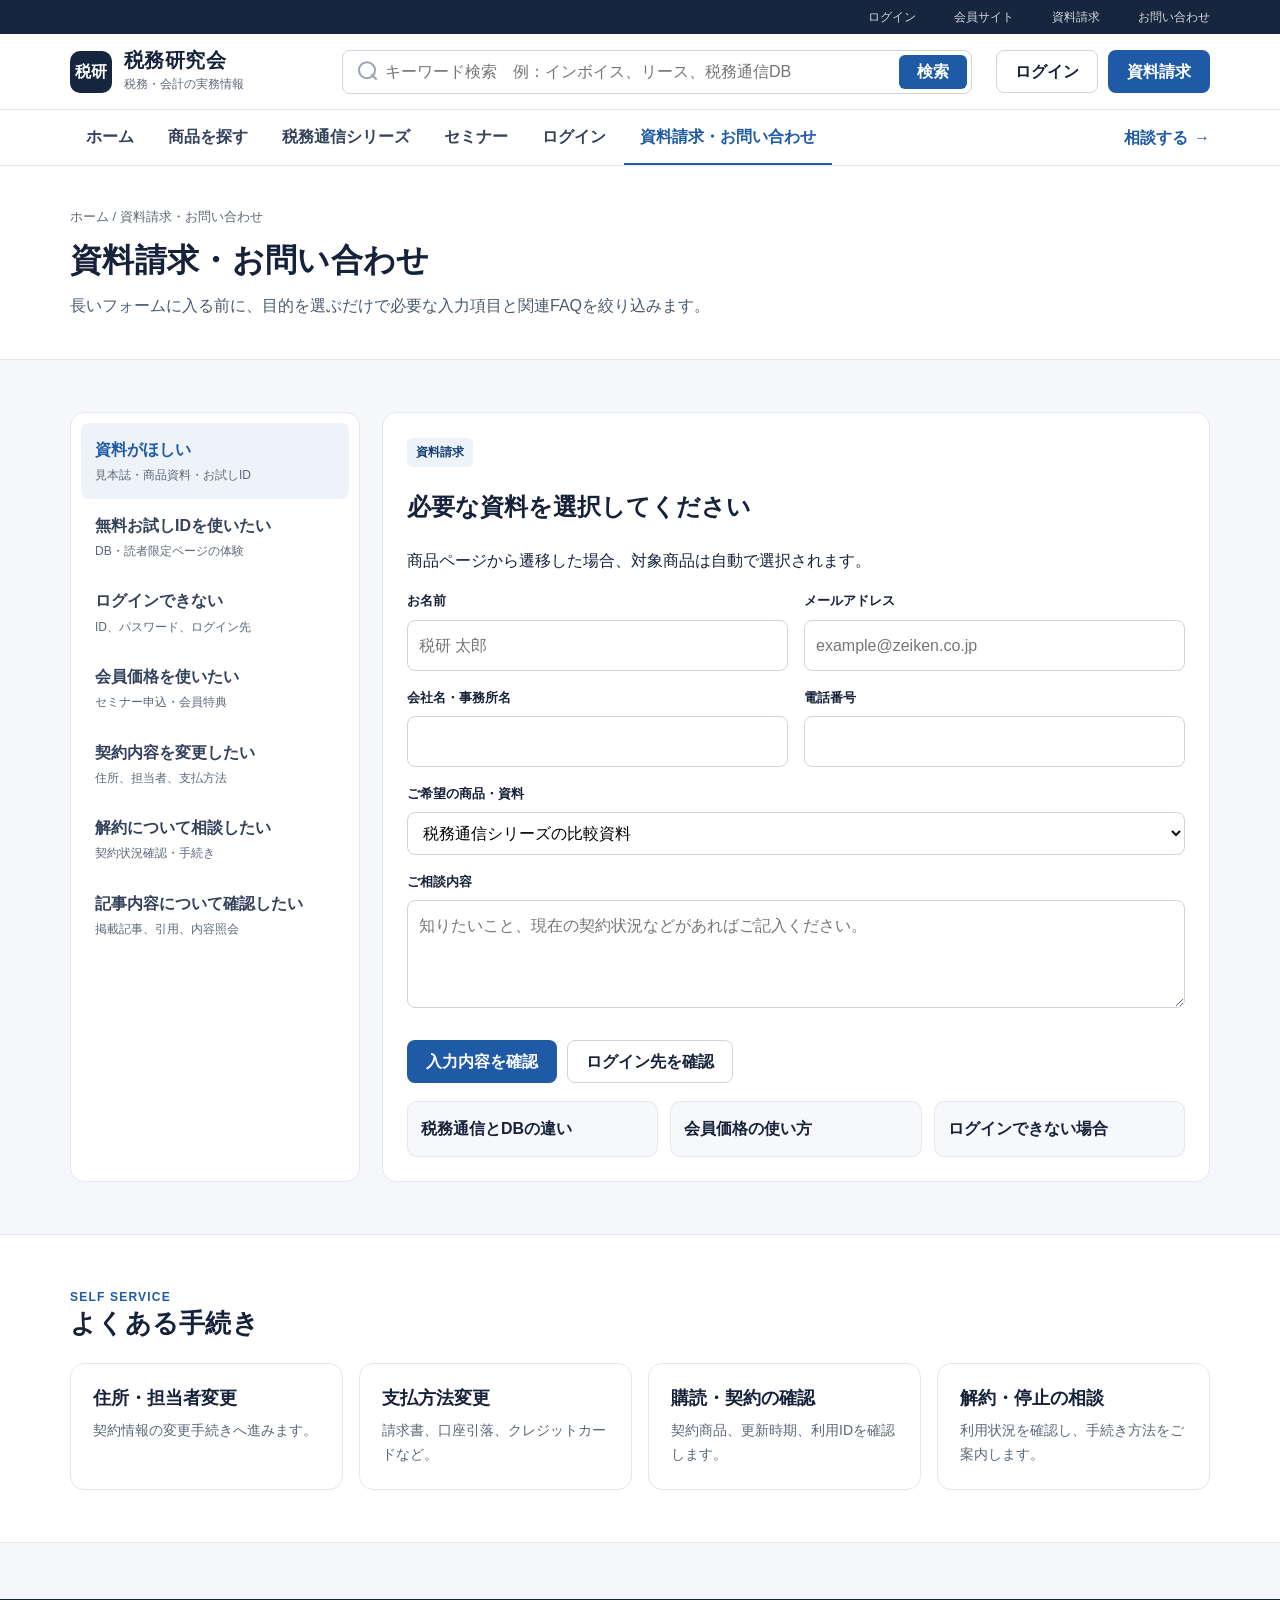
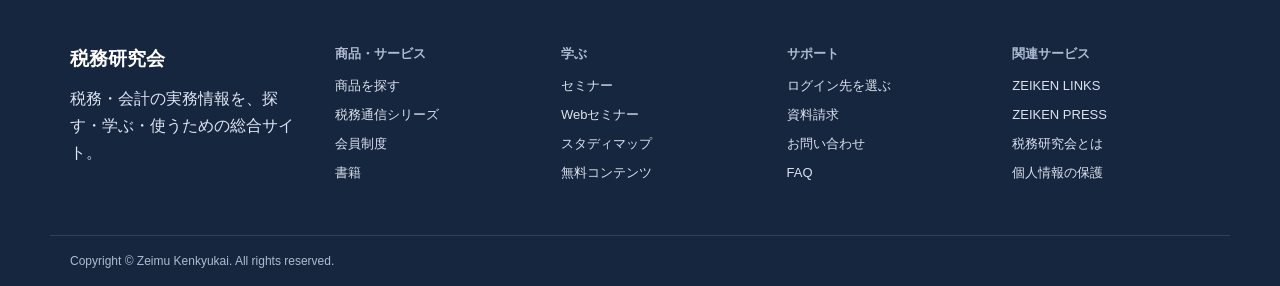
==== contact.html @ beab059f "Add files via upload" ====
<!doctype html>
<html lang="ja">
<head>
<meta charset="utf-8">
<meta name="viewport" content="width=device-width,initial-scale=1">
<title>税務研究会</title>
<link rel="stylesheet" href="styles.css">
</head>
<body>
<a href="#main" class="skip">メインコンテンツへ移動</a>
<div class="utility"><div class="utility-inner"><a href="login.html">ログイン</a><a href="login.html">会員サイト</a><a href="contact.html">資料請求</a><a href="contact.html">お問い合わせ</a></div></div>
<header class="site-header">
  <div class="header-main">
    <a class="logo" href="index.html" aria-label="税務研究会 ホーム">
      <div class="logo-mark">税研</div>
      <div class="logo-text"><strong>税務研究会</strong><span>税務・会計の実務情報</span></div>
    </a>
    <form class="header-search" action="search.html"><input type="search" placeholder="キーワード検索　例：インボイス、リース、税務通信DB"><button class="search-submit">検索</button></form>
    <div class="header-actions"><a class="btn btn-secondary" href="login.html">ログイン</a><a class="btn btn-primary" href="contact.html">資料請求</a></div>
  </div>
  <nav class="navbar" aria-label="グローバルナビゲーション"><div class="nav-inner"><button class="mobile-menu" aria-controls="nav-links" aria-expanded="false">メニュー</button><div class="nav-links" id="nav-links"><a class="nav-link " href="index.html">ホーム</a><a class="nav-link " href="products.html">商品を探す</a><a class="nav-link " href="zeimu-tsushin.html">税務通信シリーズ</a><a class="nav-link " href="seminars.html">セミナー</a><a class="nav-link " href="login.html">ログイン</a><a class="nav-link active" href="contact.html">資料請求・お問い合わせ</a></div><a class="btn-text" href="contact.html">相談する</a></div></nav>
</header>
<main id="main">
<section class="page-hero"><div class="page-hero-inner"><div class="breadcrumb">ホーム / 資料請求・お問い合わせ</div><h1>資料請求・お問い合わせ</h1><p>長いフォームに入る前に、目的を選ぶだけで必要な入力項目と関連FAQを絞り込みます。</p></div></section>
<section class="section"><div class="container form-shell"><aside class="purpose-list" data-purpose><button class="purpose-btn active" data-purpose-id="document">資料がほしい<span>見本誌・商品資料・お試しID</span></button><button class="purpose-btn" data-purpose-id="trial">無料お試しIDを使いたい<span>DB・読者限定ページの体験</span></button><button class="purpose-btn" data-purpose-id="login">ログインできない<span>ID、パスワード、ログイン先</span></button><button class="purpose-btn" data-purpose-id="memberprice">会員価格を使いたい<span>セミナー申込・会員特典</span></button><button class="purpose-btn" data-purpose-id="contract">契約内容を変更したい<span>住所、担当者、支払方法</span></button><button class="purpose-btn" data-purpose-id="cancel">解約について相談したい<span>契約状況確認・手続き</span></button><button class="purpose-btn" data-purpose-id="article">記事内容について確認したい<span>掲載記事、引用、内容照会</span></button></aside><div class="form-card"><div id="purpose-title"><span class="tag tag-red">資料請求</span><h2>必要な資料を選択してください</h2><p>商品ページから遷移した場合、対象商品は自動で選択されます。</p></div><form class="field-grid"><div class="field"><label>お名前</label><input placeholder="税研 太郎"></div><div class="field"><label>メールアドレス</label><input placeholder="example@zeiken.co.jp"></div><div class="field"><label>会社名・事務所名</label><input></div><div class="field"><label>電話番号</label><input></div><div class="field full"><label>ご希望の商品・資料</label><select><option>税務通信シリーズの比較資料</option><option>週刊 税務通信 見本誌</option><option>税務通信データベース お試しID</option><option>会員制度の資料</option><option>セミナー資料</option></select></div><div class="field full"><label>ご相談内容</label><textarea placeholder="知りたいこと、現在の契約状況などがあればご記入ください。"></textarea></div><div class="full inline-actions"><button class="btn btn-primary" type="button">入力内容を確認</button><a class="btn btn-secondary" href="login.html">ログイン先を確認</a></div></form><div class="faq-strip"><a class="faq-link">税務通信とDBの違い</a><a class="faq-link">会員価格の使い方</a><a class="faq-link">ログインできない場合</a></div></div></div></section>
<section class="section product-strip"><div class="container"><div class="section-title"><div><div class="eyebrow">Self service</div><h2>よくある手続き</h2></div></div><div class="cards cards-4"><a class="card"><h3>住所・担当者変更</h3><p>契約情報の変更手続きへ進みます。</p></a><a class="card"><h3>支払方法変更</h3><p>請求書、口座引落、クレジットカードなど。</p></a><a class="card"><h3>購読・契約の確認</h3><p>契約商品、更新時期、利用IDを確認します。</p></a><a class="card"><h3>解約・停止の相談</h3><p>利用状況を確認し、手続き方法をご案内します。</p></a></div></div></section>
</main>
<footer class="site-footer">
  <div class="footer-inner">
    <div><div class="footer-title">税務研究会</div><p style="color:#dfe6f3;margin:0">税務・会計の実務情報を、探す・学ぶ・使うための総合サイト。</p></div>
    <div class="footer-col"><h3>商品・サービス</h3><a href="products.html">商品を探す</a><a href="zeimu-tsushin.html">税務通信シリーズ</a><a href="products.html#members">会員制度</a><a href="#">書籍</a></div>
    <div class="footer-col"><h3>学ぶ</h3><a href="seminars.html">セミナー</a><a href="seminars.html">Webセミナー</a><a href="#">スタディマップ</a><a href="#">無料コンテンツ</a></div>
    <div class="footer-col"><h3>サポート</h3><a href="login.html">ログイン先を選ぶ</a><a href="contact.html">資料請求</a><a href="contact.html">お問い合わせ</a><a href="#">FAQ</a></div>
    <div class="footer-col"><h3>関連サービス</h3><a href="#">ZEIKEN LINKS</a><a href="#">ZEIKEN PRESS</a><a href="#">税務研究会とは</a><a href="#">個人情報の保護</a></div>
  </div>
  <div class="footer-bottom">Copyright © Zeimu Kenkyukai. All rights reserved.</div>
</footer>
<script src="script.js"></script>
</body></html>
---- styles.css ----
:root{
  /* 基本は青＋モノクロ寄り。赤は廃止 */
  --ink:#16213a;
  --muted:#5c6878;
  --line:#e3e7ee;
  --line-strong:#cdd4df;
  --bg:#f5f7fa;
  --panel:#ffffff;
  --navy:#16263f;
  --blue:#1f5aa6;
  --blue-dark:#163f74;
  --blue-soft:#eef3fa;
  --ok:#3f7a63;
  --warn:#8a6d1f;
  --shadow:0 10px 30px rgba(22,38,63,.07);
  --shadow-sm:0 2px 10px rgba(22,38,63,.05);
  --radius:14px;
  --radius-sm:10px;
  --max:1180px;
  --red:var(--blue);
  --red-dark:var(--blue-dark);
  --red-soft:var(--blue-soft);
  --green:var(--ok);
  --gold:var(--warn);
}
*{box-sizing:border-box}
html{scroll-behavior:smooth}
body{margin:0;font-family:-apple-system,BlinkMacSystemFont,"Hiragino Kaku Gothic ProN","Yu Gothic",Meiryo,sans-serif;color:var(--ink);background:var(--bg);line-height:1.7;-webkit-font-smoothing:antialiased}
a{color:inherit;text-decoration:none}
button,input,select,textarea{font:inherit}
img{max-width:100%}
.skip{position:absolute;left:-999px;top:auto;width:1px;height:1px;overflow:hidden}
.skip:focus{left:16px;top:16px;width:auto;height:auto;z-index:99;background:#fff;padding:10px 14px;border-radius:8px;border:2px solid var(--blue)}
:focus-visible{outline:2px solid var(--blue);outline-offset:2px}
.utility{background:var(--navy);color:#fff;font-size:12px}
.utility-inner{max-width:var(--max);margin:0 auto;display:flex;justify-content:flex-end;gap:20px;padding:7px 20px;align-items:center}
.utility a{opacity:.82;margin-left:18px}
.utility a:hover{opacity:1;text-decoration:underline}
.site-header{background:rgba(255,255,255,.98);position:sticky;top:0;z-index:50;border-bottom:1px solid var(--line)}
.header-main{max-width:var(--max);margin:0 auto;display:grid;grid-template-columns:248px 1fr auto;gap:24px;align-items:center;padding:14px 20px}
.logo{display:flex;align-items:center;gap:12px}
.logo-mark{width:42px;height:42px;border-radius:10px;background:var(--navy);display:grid;place-items:center;color:#fff;font-weight:700;letter-spacing:.02em}
.logo-text strong{display:block;font-size:20px;letter-spacing:.02em;line-height:1.2}
.logo-text span{display:block;color:var(--muted);font-size:12px;margin-top:2px}
.header-search{position:relative}
.header-search input{width:100%;height:44px;border:1px solid var(--line-strong);border-radius:8px;padding:0 104px 0 42px;background:#fff}
.header-search input:hover{border-color:var(--blue)}
.header-search:before{content:"";position:absolute;left:16px;top:50%;width:14px;height:14px;border:2px solid #9aa4b3;border-radius:50%;transform:translateY(-60%)}
.header-search:after{content:"";position:absolute;left:28px;top:26px;width:8px;height:2px;background:#9aa4b3;transform:rotate(45deg);border-radius:2px}
.search-submit{position:absolute;right:5px;top:5px;border:0;background:var(--blue);color:#fff;border-radius:6px;height:34px;padding:0 18px;cursor:pointer;font-weight:700}
.search-submit:hover{background:var(--blue-dark)}
.header-actions{display:flex;gap:10px}
.btn{display:inline-flex;align-items:center;justify-content:center;gap:8px;border-radius:8px;padding:11px 18px;border:1px solid transparent;font-weight:700;line-height:1.2;cursor:pointer;white-space:nowrap;transition:.15s}
.btn-primary{background:var(--blue);color:#fff}
.btn-primary:hover{background:var(--blue-dark)}
.btn-secondary{background:#fff;border-color:var(--line-strong);color:var(--ink)}
.btn-secondary:hover{border-color:var(--blue);color:var(--blue)}
.btn-ghost{background:transparent;border-color:rgba(255,255,255,.5);color:#fff}
.btn-ghost:hover{background:rgba(255,255,255,.12)}
.btn-text{display:inline-flex;align-items:center;gap:6px;color:var(--blue);font-weight:700}
.btn-text:after{content:"→"}
.navbar{border-top:1px solid var(--line)}
.nav-inner{max-width:var(--max);margin:0 auto;display:flex;justify-content:space-between;align-items:center;padding:0 20px}
.nav-links{display:flex;gap:2px}
.nav-link{padding:13px 16px;font-weight:700;color:#33415a;border-bottom:2px solid transparent}
.nav-link:hover,.nav-link.active{color:var(--blue);border-color:var(--blue)}
.mobile-menu{display:none;border:1px solid var(--line-strong);background:#fff;border-radius:8px;padding:9px 12px}
main{min-height:70vh}
.container{max-width:var(--max);margin:0 auto;padding:0 20px}
.section{padding:52px 0}
.section-tight{padding:30px 0}
.section-title{display:flex;align-items:flex-end;justify-content:space-between;gap:24px;margin-bottom:22px}
.section-title h2{font-size:26px;line-height:1.3;margin:0;letter-spacing:.01em}
.section-title p{margin:6px 0 0;color:var(--muted)}
.eyebrow{font-size:12px;color:var(--blue);font-weight:800;letter-spacing:.1em;text-transform:uppercase}
.hero{background:linear-gradient(180deg,#fff 0%,var(--bg) 100%);border-bottom:1px solid var(--line)}
.hero-inner{max-width:var(--max);margin:0 auto;padding:52px 20px 44px;text-align:center}
.hero .eyebrow{display:block;margin-bottom:12px}
.hero h1{font-size:38px;line-height:1.3;margin:0 0 14px;letter-spacing:.01em}
.hero p.lead{font-size:17px;color:#43506a;margin:0 auto 26px;max-width:680px}
.hero-search{max-width:640px;margin:0 auto;position:relative}
.hero-search input{width:100%;height:56px;border:1px solid var(--line-strong);border-radius:10px;padding:0 130px 0 52px;background:#fff;font-size:16px;box-shadow:var(--shadow-sm)}
.hero-search input:hover,.hero-search input:focus{border-color:var(--blue)}
.hero-search:before{content:"";position:absolute;left:20px;top:50%;width:17px;height:17px;border:2px solid #9aa4b3;border-radius:50%;transform:translateY(-62%)}
.hero-search:after{content:"";position:absolute;left:35px;top:33px;width:9px;height:2px;background:#9aa4b3;transform:rotate(45deg);border-radius:2px}
.hero-search button{position:absolute;right:6px;top:6px;height:44px;border:0;background:var(--blue);color:#fff;border-radius:7px;padding:0 22px;font-weight:700;cursor:pointer}
.hero-search button:hover{background:var(--blue-dark)}
.hero-tags{display:flex;gap:8px;flex-wrap:wrap;justify-content:center;margin-top:14px;align-items:center}
.hero-tags span{font-size:12px;color:var(--muted)}
.hero-tags a{font-size:12px;color:var(--blue);font-weight:700;border:1px solid var(--line-strong);border-radius:999px;padding:4px 11px}
.hero-tags a:hover{border-color:var(--blue);background:var(--blue-soft)}
.audience{padding:48px 0 8px}
.audience-head{text-align:center;max-width:680px;margin:0 auto 26px}
.audience-head h2{font-size:24px;margin:0 0 8px}
.audience-head p{color:var(--muted);margin:0}
.audience-grid{display:grid;grid-template-columns:repeat(4,1fr);gap:14px}
.aud-card{display:flex;flex-direction:column;background:#fff;border:1px solid var(--line);border-radius:var(--radius);padding:22px;transition:.15s}
.aud-card:hover{border-color:var(--blue);box-shadow:var(--shadow);transform:translateY(-2px)}
.aud-card .role{font-size:12px;font-weight:800;color:var(--blue);letter-spacing:.04em}
.aud-card h3{font-size:18px;margin:6px 0 12px}
.aud-card ul{margin:0 0 16px;padding-left:1.05em;color:var(--muted);font-size:13px;display:grid;gap:6px;flex:1}
.aud-card .aud-go{color:var(--blue);font-weight:800;font-size:13px;margin-top:auto}
.aud-card .aud-go:after{content:"　→"}
.cards{display:grid;grid-template-columns:repeat(3,1fr);gap:16px}
.cards-4{grid-template-columns:repeat(4,1fr)}
.card{background:#fff;border:1px solid var(--line);border-radius:var(--radius);padding:22px;transition:.15s}
.card:hover{border-color:var(--line-strong);box-shadow:var(--shadow-sm)}
.card h3{margin:0 0 8px;font-size:18px;line-height:1.4}
.card p{margin:0;color:var(--muted);font-size:14px}
.card .meta{margin-top:14px;display:flex;gap:8px;flex-wrap:wrap}
.tag{display:inline-flex;align-items:center;border-radius:6px;background:#eef1f5;color:#48566b;padding:4px 9px;font-size:12px;font-weight:700}
.tag-red,.tag-blue{background:var(--blue-soft);color:var(--blue-dark)}
.tag-green{background:#eef2f0;color:var(--ok)}
.purpose-row{display:grid;grid-template-columns:repeat(4,1fr);gap:14px}
.purpose-link{display:flex;gap:14px;align-items:flex-start;background:#fff;border:1px solid var(--line);border-radius:var(--radius);padding:18px}
.purpose-link:hover{border-color:var(--blue)}
.purpose-num{width:30px;height:30px;border-radius:8px;background:var(--blue-soft);color:var(--blue);display:grid;place-items:center;font-weight:800;flex:0 0 30px}
.purpose-link strong{display:block;font-size:15px}
.purpose-link span{display:block;color:var(--muted);font-size:12px;margin-top:2px}
.feature-grid{display:grid;grid-template-columns:1.15fr .85fr;gap:20px}
.panel{background:#fff;border:1px solid var(--line);border-radius:var(--radius);padding:24px}
.tabs{display:flex;gap:8px;border-bottom:1px solid var(--line);padding-bottom:10px;margin-bottom:16px;overflow-x:auto}
.tab{border:1px solid transparent;background:#eef1f5;border-radius:999px;padding:8px 14px;font-weight:700;color:#52617a;white-space:nowrap;cursor:pointer}
.tab.active{background:var(--blue);color:#fff}
.tab-content{display:none}
.tab-content.active{display:block}
.news-list{display:grid;gap:10px}
.news-item{display:grid;grid-template-columns:118px 1fr auto;gap:16px;align-items:center;padding:13px 14px;border:1px solid var(--line);border-radius:10px;background:#fff}
.news-item:hover{border-color:var(--line-strong)}
.date{color:var(--muted);font-size:13px}
.news-title{font-weight:600}
.pill-link{border:1px solid var(--line-strong);border-radius:999px;padding:6px 12px;font-size:12px;color:var(--blue);font-weight:700}
.product-strip{background:#fff;border-top:1px solid var(--line);border-bottom:1px solid var(--line)}
.product-row{display:grid;grid-template-columns:repeat(4,1fr);gap:1px;background:var(--line);border-radius:var(--radius);overflow:hidden}
.product-cell{background:#fff;padding:20px}
.product-cell small{display:block;color:var(--blue);font-weight:800;margin-bottom:6px}
.product-cell h3{margin:0 0 6px;font-size:17px}
.product-cell p{margin:0;color:var(--muted);font-size:14px}
.compare-card{background:var(--navy);color:#fff;border-radius:var(--radius);padding:28px}
.compare-card h2{font-size:24px;margin:0 0 10px}
.compare-card p{color:rgba(255,255,255,.8)}
.compare-card .mini-table{background:#fff;color:var(--ink);border-radius:10px;overflow:hidden;margin-top:18px}
.mini-row{display:grid;grid-template-columns:1fr 1fr 1fr;border-bottom:1px solid var(--line)}
.mini-row:last-child{border-bottom:0}
.mini-row span{padding:11px 13px;font-size:13px}
.mini-row span:first-child{font-weight:800;background:#f6f8fb}
.page-hero{background:#fff;border-bottom:1px solid var(--line)}
.page-hero-inner{max-width:var(--max);margin:0 auto;padding:40px 20px}
.breadcrumb{font-size:13px;color:var(--muted);margin-bottom:12px}
.page-hero h1{font-size:32px;line-height:1.25;margin:0 0 12px;letter-spacing:.01em}
.page-hero p{font-size:16px;color:#4b5870;margin:0;max-width:780px}
.toolbar{background:#fff;border:1px solid var(--line);border-radius:var(--radius);padding:14px;display:flex;gap:12px;flex-wrap:wrap;align-items:center;margin-top:22px}
.toolbar input,.toolbar select{border:1px solid var(--line-strong);border-radius:8px;padding:10px 12px;background:#fff;min-width:180px}
.filter-chips{display:flex;gap:8px;flex-wrap:wrap}
.filter-chip{border:1px solid var(--line-strong);background:#fff;border-radius:999px;padding:7px 13px;font-weight:700;cursor:pointer}
.filter-chip.active{background:var(--blue);border-color:var(--blue);color:#fff}
.table-wrap{overflow-x:auto;border:1px solid var(--line);border-radius:var(--radius);background:#fff}
.compare-table{width:100%;border-collapse:collapse;min-width:940px}
.compare-table th,.compare-table td{border-bottom:1px solid var(--line);border-right:1px solid var(--line);padding:15px 16px;vertical-align:top}
.compare-table th:last-child,.compare-table td:last-child{border-right:0}
.compare-table thead th{background:#f6f8fb;font-size:14px;text-align:left}
.compare-table tbody th{background:#fafbfd;width:170px;color:var(--navy);text-align:left}
.check{color:var(--ok);font-weight:800}
.dash{color:#aab2c0}
.price{font-size:21px;font-weight:800;color:var(--ink)}
.price small{font-size:13px;color:var(--muted);font-weight:600}
.recommend{display:grid;grid-template-columns:repeat(3,1fr);gap:16px}
.recommend .card{border-top:3px solid var(--blue)}
.steps{display:grid;grid-template-columns:repeat(4,1fr);gap:14px;counter-reset:step}
.step{background:#fff;border:1px solid var(--line);border-radius:var(--radius);padding:18px;position:relative}
.step:before{counter-increment:step;content:counter(step);display:grid;place-items:center;width:28px;height:28px;border-radius:8px;background:var(--blue-soft);color:var(--blue);font-weight:800;margin-bottom:12px}
.step strong{display:block;margin-bottom:4px}
.step p{margin:0;color:var(--muted);font-size:13px}
.seminar-layout{display:grid;grid-template-columns:270px 1fr;gap:22px}
.side-filter{background:#fff;border:1px solid var(--line);border-radius:var(--radius);padding:20px;align-self:start;position:sticky;top:140px}
.side-filter h3{margin:0 0 16px}
.filter-group{margin-bottom:16px}
.filter-group label{display:block;font-weight:800;font-size:13px;margin-bottom:7px}
.filter-group select,.filter-group input{width:100%;border:1px solid var(--line-strong);border-radius:8px;padding:10px;background:#fff}
.seminar-card{display:grid;grid-template-columns:1fr 210px;gap:18px;background:#fff;border:1px solid var(--line);border-radius:var(--radius);padding:22px;margin-bottom:14px}
.seminar-card h3{font-size:19px;margin:6px 0 8px}
.seminar-meta{display:flex;gap:8px;flex-wrap:wrap;margin-bottom:8px}
.seminar-price{background:#f6f8fb;border:1px solid var(--line);border-radius:10px;padding:16px;text-align:center}
.seminar-price .regular{color:var(--muted);font-size:13px}
.seminar-price .member{color:var(--blue);font-weight:800;font-size:18px;margin:4px 0 12px}
.login-grid{display:grid;grid-template-columns:repeat(2,1fr);gap:16px}
.login-card{background:#fff;border:1px solid var(--line);border-radius:var(--radius);padding:22px;display:grid;grid-template-columns:50px 1fr;gap:16px}
.login-card:hover{border-color:var(--blue)}
.login-badge{width:50px;height:50px;border-radius:12px;background:var(--blue-soft);color:var(--blue);display:grid;place-items:center;font-weight:800}
.login-card h3{margin:0 0 4px}
.login-card ul{margin:10px 0 0;padding-left:1.1em;color:var(--muted);font-size:14px}
.route-finder{background:#fff;border:1px solid var(--line);border-radius:var(--radius);padding:24px}
.route-options{display:grid;grid-template-columns:repeat(3,1fr);gap:12px}
.route-option{border:1px solid var(--line-strong);border-radius:10px;padding:16px;background:#fff;text-align:left;cursor:pointer}
.route-option.active{border-color:var(--blue);background:var(--blue-soft)}
.route-result{margin-top:18px;border-radius:10px;background:#f6f8fb;border:1px solid var(--line);padding:18px}
.form-shell{display:grid;grid-template-columns:290px 1fr;gap:22px}
.purpose-list{background:#fff;border:1px solid var(--line);border-radius:var(--radius);padding:10px}
.purpose-btn{display:block;width:100%;border:0;background:#fff;text-align:left;padding:13px 14px;border-radius:8px;font-weight:800;color:#33415a;cursor:pointer}
.purpose-btn span{display:block;color:var(--muted);font-weight:500;font-size:12px;margin-top:2px}
.purpose-btn.active,.purpose-btn:hover{background:var(--blue-soft);color:var(--blue)}
.form-card{background:#fff;border:1px solid var(--line);border-radius:var(--radius);padding:24px}
.field-grid{display:grid;grid-template-columns:1fr 1fr;gap:16px}
.field{display:grid;gap:7px}
.field label{font-weight:800;font-size:13px}
.field input,.field select,.field textarea{border:1px solid var(--line-strong);border-radius:8px;padding:11px;background:#fff}
.field textarea{min-height:108px;resize:vertical}
.full{grid-column:1/-1}
.faq-strip{display:grid;grid-template-columns:repeat(3,1fr);gap:12px;margin-top:18px}
.faq-link{background:#f6f8fb;border:1px solid var(--line);border-radius:10px;padding:13px;font-weight:700}
.faq-link:hover{border-color:var(--blue);color:var(--blue)}
.site-footer{background:var(--navy);color:#fff;margin-top:56px}
.footer-inner{max-width:var(--max);margin:0 auto;padding:44px 20px;display:grid;grid-template-columns:1.2fr repeat(4,1fr);gap:28px}
.footer-title{font-size:19px;font-weight:800;margin-bottom:10px}
.footer-col h3{font-size:13px;margin:0 0 10px;color:#aebbcf}
.footer-col a{display:block;color:#dbe2ee;font-size:13px;margin:7px 0}
.footer-col a:hover{color:#fff;text-decoration:underline}
.footer-bottom{border-top:1px solid rgba(255,255,255,.12);padding:15px 20px;max-width:var(--max);margin:0 auto;color:#aebbcf;font-size:12px}
.notice{border-left:3px solid var(--blue);background:var(--blue-soft);border-radius:0 10px 10px 0;padding:15px 18px;color:#214b78}
.inline-actions{display:flex;gap:10px;flex-wrap:wrap;margin-top:16px}
.empty-state{border:1px dashed var(--line-strong);background:#fff;border-radius:var(--radius);padding:24px;text-align:center;color:var(--muted)}
.state-cta{display:grid;grid-template-columns:repeat(4,1fr);gap:14px}
.state-card{border:1px solid var(--line);border-radius:var(--radius);padding:18px;background:#fff;display:flex;flex-direction:column}
.state-card .state-label{font-size:12px;font-weight:800;color:var(--muted);letter-spacing:.04em}
.state-card h3{font-size:16px;margin:6px 0 6px}
.state-card p{margin:0 0 14px;color:var(--muted);font-size:13px;flex:1}
.state-card.is-primary{border:2px solid var(--blue);background:var(--blue-soft)}
.state-card .btn{width:100%}
.cart-mock{background:#fff;border:1px solid var(--line);border-radius:var(--radius);padding:22px;box-shadow:var(--shadow-sm)}
.cart-mock h3{margin:0 0 14px;font-size:19px}
.cart-line{display:flex;justify-content:space-between;align-items:center;padding:12px 0;border-bottom:1px solid var(--line)}
.cart-line:last-of-type{border-bottom:0}
.cart-line .ttl{font-weight:600}
.cart-line .amt{font-weight:800;white-space:nowrap}
.cart-line .amt.was{color:var(--muted);text-decoration:line-through;font-weight:600;margin-right:8px}
.member-alert{display:flex;gap:12px;align-items:flex-start;background:var(--blue-soft);border:1px solid #cfe0f3;border-left:3px solid var(--blue);border-radius:0 10px 10px 0;padding:14px 16px;margin:14px 0}
.member-alert .mark{flex:0 0 22px;width:22px;height:22px;border-radius:50%;background:var(--blue);color:#fff;display:grid;place-items:center;font-weight:800;font-size:13px}
.member-alert strong{display:block;color:var(--blue-dark)}
.member-alert p{margin:2px 0 0;color:#3a5a82;font-size:13px}
.member-applied{display:none;gap:12px;align-items:flex-start;background:#eef3f0;border:1px solid #cfe0d7;border-left:3px solid var(--ok);border-radius:0 10px 10px 0;padding:14px 16px;margin:14px 0}
.member-applied.show{display:flex}
.member-alert.hide{display:none}
.member-applied .mark{flex:0 0 22px;width:22px;height:22px;border-radius:50%;background:var(--ok);color:#fff;display:grid;place-items:center;font-weight:800;font-size:13px}
.member-applied strong{display:block;color:#2c5848}
.member-applied p{margin:2px 0 0;color:#356354;font-size:13px}
.cart-total{display:flex;justify-content:space-between;align-items:center;margin-top:8px;padding-top:14px;border-top:2px solid var(--ink)}
.cart-total .num{font-size:22px;font-weight:800;color:var(--blue)}
.freshness{display:flex;flex-wrap:wrap;gap:8px 22px;align-items:center;color:var(--muted);font-size:13px;margin-top:16px}
.freshness .fr{display:flex;gap:7px;align-items:center}
.freshness .fr b{color:var(--ink);font-weight:700}
.req-table{width:100%;border-collapse:collapse;background:#fff;min-width:880px}
.req-table th,.req-table td{border-bottom:1px solid var(--line);border-right:1px solid var(--line);padding:14px 16px;vertical-align:top;text-align:left;font-size:14px}
.req-table th:last-child,.req-table td:last-child{border-right:0}
.req-table thead th{background:#f6f8fb;font-size:13px}
.req-table td .no{font-weight:800;color:var(--blue)}
.status{display:inline-block;border-radius:6px;padding:3px 9px;font-size:12px;font-weight:800;white-space:nowrap}
.status.done{background:#eef3f0;color:var(--ok)}
.status.add{background:var(--blue-soft);color:var(--blue-dark)}
.status.ops{background:#f1eee6;color:var(--warn)}
.legend{display:flex;gap:14px;flex-wrap:wrap;margin:0 0 18px;font-size:13px;color:var(--muted)}
.legend span{display:inline-flex;align-items:center;gap:7px}
.note-callout{background:#f1eee6;border:1px solid #e3dcc8;border-radius:10px;padding:14px 18px;color:#5c4d24;font-size:14px;margin-bottom:20px}
.internal-banner{background:var(--navy);color:#fff;text-align:center;font-size:13px;padding:8px 20px;font-weight:700}
@media (max-width:1024px){
  .header-main{grid-template-columns:1fr;gap:12px}
  .header-actions{justify-content:flex-start}
  .audience-grid,.cards,.cards-4,.recommend,.login-grid,.purpose-row,.state-cta{grid-template-columns:1fr 1fr}
  .feature-grid,.seminar-layout,.form-shell{grid-template-columns:1fr}
  .side-filter{position:static}
  .footer-inner{grid-template-columns:1fr 1fr}
}
@media (max-width:720px){
  .utility-inner{display:none}
  .mobile-menu{display:block}
  .nav-links{display:none;position:absolute;left:0;right:0;top:100%;background:#fff;border-top:1px solid var(--line);box-shadow:var(--shadow);padding:10px 20px;flex-direction:column}
  .nav-links.open{display:flex}
  .nav-inner{padding:10px 20px}
  .nav-link{padding:10px}
  .hero h1{font-size:28px}.page-hero h1{font-size:26px}
  .hero-search input{padding-right:96px}.hero-search button{padding:0 14px}
  .audience-grid,.cards,.cards-4,.product-row,.recommend,.login-grid,.route-options,.field-grid,.faq-strip,.purpose-row,.state-cta{grid-template-columns:1fr}
  .news-item{grid-template-columns:1fr}
  .seminar-card{grid-template-columns:1fr}
  .footer-inner{grid-template-columns:1fr 1fr}
  .header-search input{padding-right:84px}
  .section-title{display:block}
}
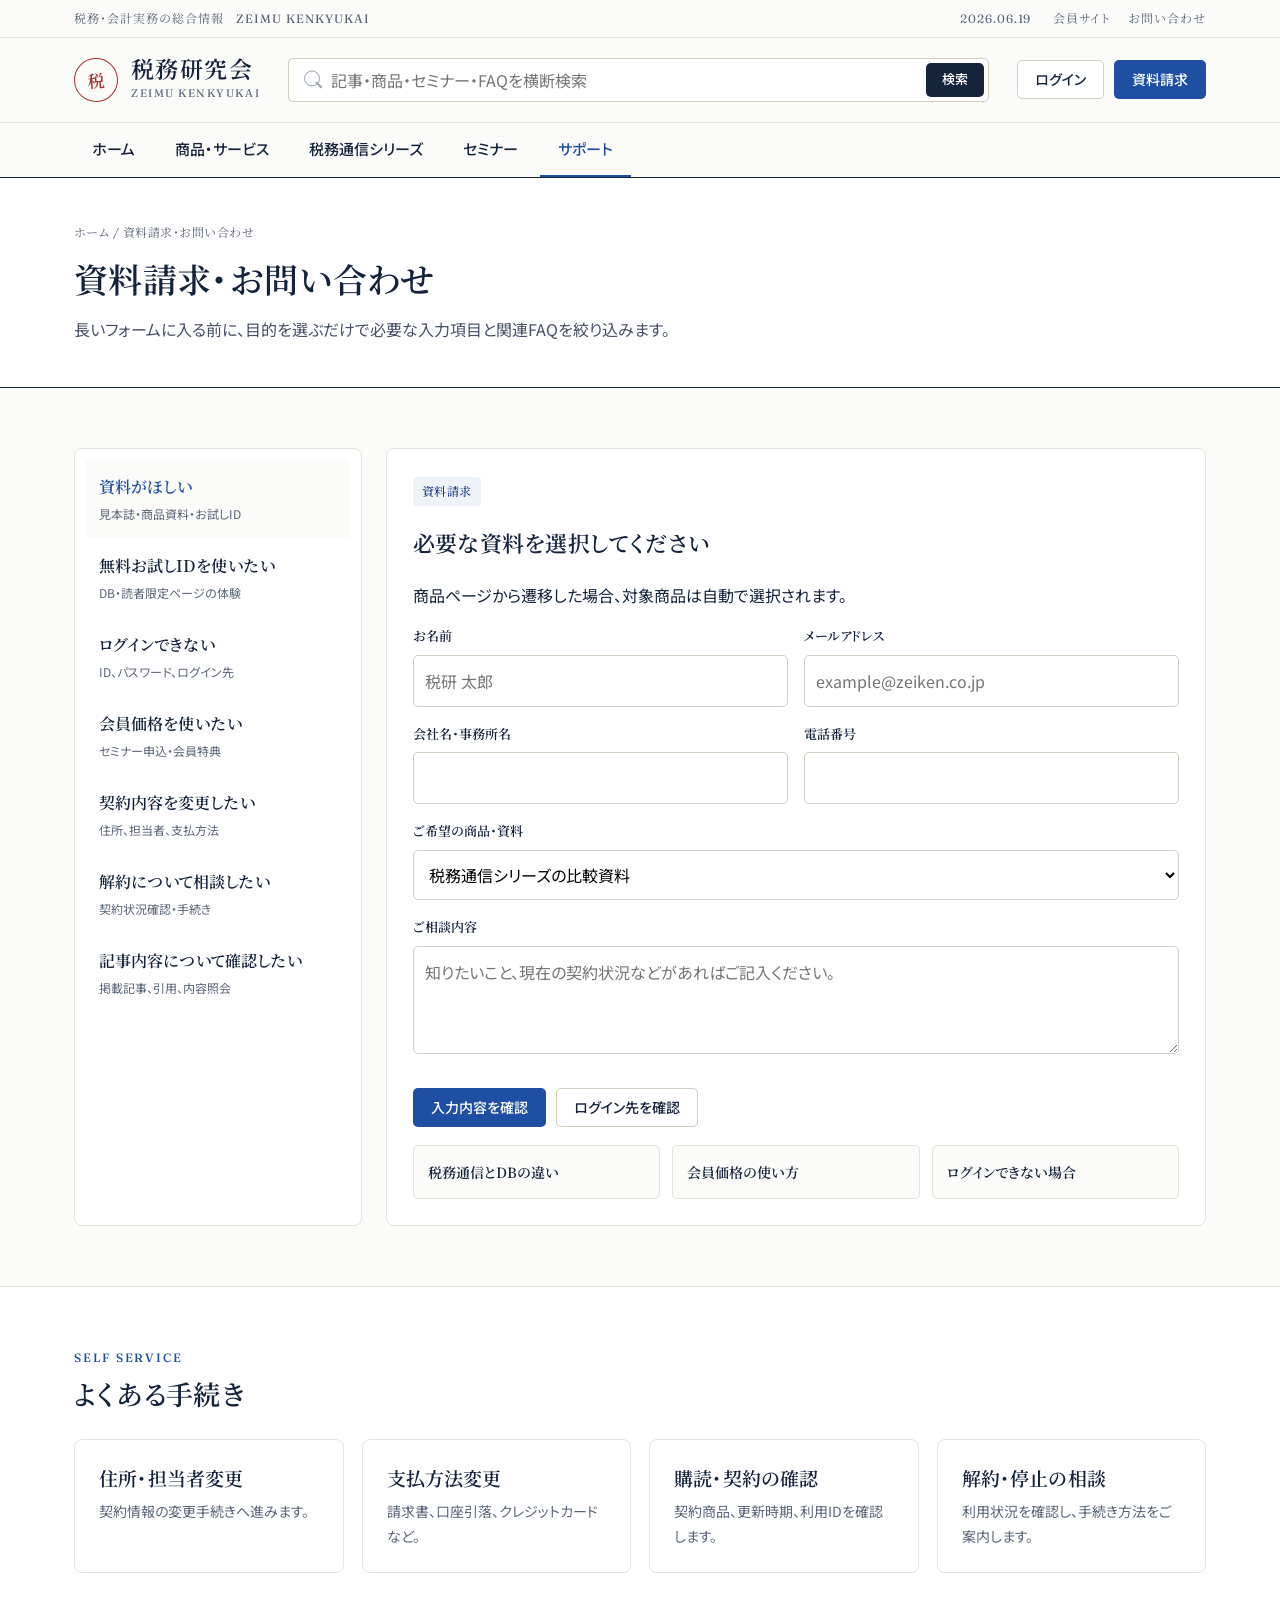
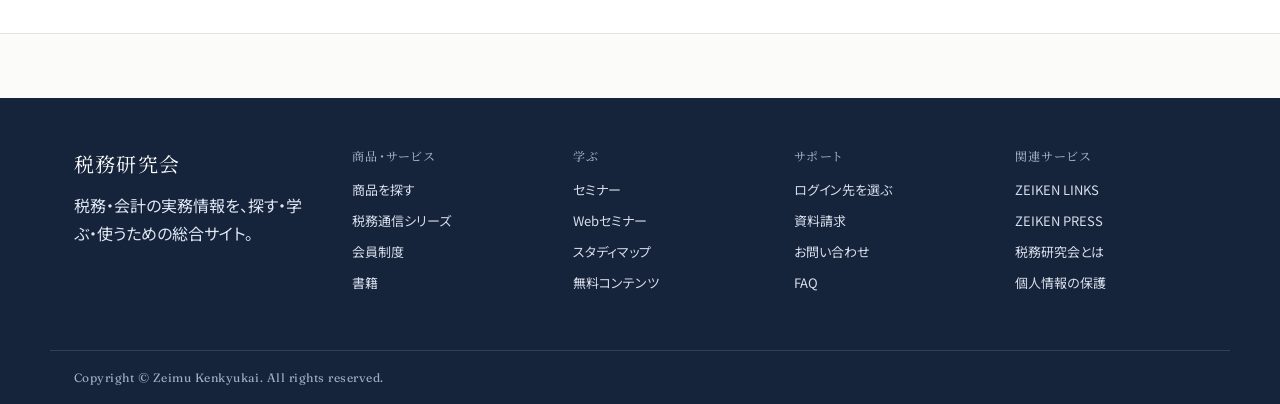
==== commit c383f05d: "Add files via upload" ====
--- a/contact.html
+++ b/contact.html
@@ -4,22 +4,14 @@
 <meta charset="utf-8">
 <meta name="viewport" content="width=device-width,initial-scale=1">
 <title>税務研究会</title>
+<link rel="preconnect" href="https://fonts.googleapis.com">
+<link rel="preconnect" href="https://fonts.gstatic.com" crossorigin>
+<link href="https://fonts.googleapis.com/css2?family=Fraunces:opsz,wght@9..144,400;9..144,500;9..144,600&family=Noto+Sans+JP:wght@400;500;600&family=Noto+Serif+JP:wght@500;600&display=swap" rel="stylesheet">
 <link rel="stylesheet" href="styles.css">
 </head>
 <body>
 <a href="#main" class="skip">メインコンテンツへ移動</a>
-<div class="utility"><div class="utility-inner"><a href="login.html">ログイン</a><a href="login.html">会員サイト</a><a href="contact.html">資料請求</a><a href="contact.html">お問い合わせ</a></div></div>
-<header class="site-header">
-  <div class="header-main">
-    <a class="logo" href="index.html" aria-label="税務研究会 ホーム">
-      <div class="logo-mark">税研</div>
-      <div class="logo-text"><strong>税務研究会</strong><span>税務・会計の実務情報</span></div>
-    </a>
-    <form class="header-search" action="search.html"><input type="search" placeholder="キーワード検索　例：インボイス、リース、税務通信DB"><button class="search-submit">検索</button></form>
-    <div class="header-actions"><a class="btn btn-secondary" href="login.html">ログイン</a><a class="btn btn-primary" href="contact.html">資料請求</a></div>
-  </div>
-  <nav class="navbar" aria-label="グローバルナビゲーション"><div class="nav-inner"><button class="mobile-menu" aria-controls="nav-links" aria-expanded="false">メニュー</button><div class="nav-links" id="nav-links"><a class="nav-link " href="index.html">ホーム</a><a class="nav-link " href="products.html">商品を探す</a><a class="nav-link " href="zeimu-tsushin.html">税務通信シリーズ</a><a class="nav-link " href="seminars.html">セミナー</a><a class="nav-link " href="login.html">ログイン</a><a class="nav-link active" href="contact.html">資料請求・お問い合わせ</a></div><a class="btn-text" href="contact.html">相談する</a></div></nav>
-</header>
+<div class="dateline"><div class="dateline-inner"><div>税務・会計実務の総合情報　ZEIMU KENKYUKAI</div><div>2026.06.19 <a href="login.html">会員サイト</a><a href="contact.html">お問い合わせ</a></div></div></div><header class="site-header"><div class="header-main"><a class="logo" href="index.html" aria-label="税務研究会 ホーム"><div class="logo-mark">税</div><div class="logo-text"><strong>税務研究会</strong><span>ZEIMU KENKYUKAI</span></div></a><form class="header-search" action="search.html"><input type="search" placeholder="記事・商品・セミナー・FAQを横断検索"><button class="search-submit">検索</button></form><div class="header-actions"><a class="btn btn-secondary" href="login.html">ログイン</a><a class="btn btn-primary" href="contact.html">資料請求</a></div></div><nav class="navbar" aria-label="グローバルナビゲーション"><div class="nav-inner"><button class="mobile-menu" aria-controls="nav-links" aria-expanded="false">メニュー</button><div class="nav-links" id="nav-links"><a class="nav-link" href="index.html">ホーム</a><a class="nav-link" href="products.html">商品・サービス</a><a class="nav-link" href="zeimu-tsushin.html">税務通信シリーズ</a><a class="nav-link" href="seminars.html">セミナー</a><a class="nav-link active" href="contact.html">サポート</a></div></div></nav></header>
 <main id="main">
 <section class="page-hero"><div class="page-hero-inner"><div class="breadcrumb">ホーム / 資料請求・お問い合わせ</div><h1>資料請求・お問い合わせ</h1><p>長いフォームに入る前に、目的を選ぶだけで必要な入力項目と関連FAQを絞り込みます。</p></div></section>
 <section class="section"><div class="container form-shell"><aside class="purpose-list" data-purpose><button class="purpose-btn active" data-purpose-id="document">資料がほしい<span>見本誌・商品資料・お試しID</span></button><button class="purpose-btn" data-purpose-id="trial">無料お試しIDを使いたい<span>DB・読者限定ページの体験</span></button><button class="purpose-btn" data-purpose-id="login">ログインできない<span>ID、パスワード、ログイン先</span></button><button class="purpose-btn" data-purpose-id="memberprice">会員価格を使いたい<span>セミナー申込・会員特典</span></button><button class="purpose-btn" data-purpose-id="contract">契約内容を変更したい<span>住所、担当者、支払方法</span></button><button class="purpose-btn" data-purpose-id="cancel">解約について相談したい<span>契約状況確認・手続き</span></button><button class="purpose-btn" data-purpose-id="article">記事内容について確認したい<span>掲載記事、引用、内容照会</span></button></aside><div class="form-card"><div id="purpose-title"><span class="tag tag-red">資料請求</span><h2>必要な資料を選択してください</h2><p>商品ページから遷移した場合、対象商品は自動で選択されます。</p></div><form class="field-grid"><div class="field"><label>お名前</label><input placeholder="税研 太郎"></div><div class="field"><label>メールアドレス</label><input placeholder="example@zeiken.co.jp"></div><div class="field"><label>会社名・事務所名</label><input></div><div class="field"><label>電話番号</label><input></div><div class="field full"><label>ご希望の商品・資料</label><select><option>税務通信シリーズの比較資料</option><option>週刊 税務通信 見本誌</option><option>税務通信データベース お試しID</option><option>会員制度の資料</option><option>セミナー資料</option></select></div><div class="field full"><label>ご相談内容</label><textarea placeholder="知りたいこと、現在の契約状況などがあればご記入ください。"></textarea></div><div class="full inline-actions"><button class="btn btn-primary" type="button">入力内容を確認</button><a class="btn btn-secondary" href="login.html">ログイン先を確認</a></div></form><div class="faq-strip"><a class="faq-link">税務通信とDBの違い</a><a class="faq-link">会員価格の使い方</a><a class="faq-link">ログインできない場合</a></div></div></div></section>
--- a/styles.css
+++ b/styles.css
@@ -1,287 +1,322 @@
 :root{
-  /* 基本は青＋モノクロ寄り。赤は廃止 */
-  --ink:#16213a;
-  --muted:#5c6878;
-  --line:#e3e7ee;
-  --line-strong:#cdd4df;
-  --bg:#f5f7fa;
-  --panel:#ffffff;
-  --navy:#16263f;
-  --blue:#1f5aa6;
-  --blue-dark:#163f74;
-  --blue-soft:#eef3fa;
-  --ok:#3f7a63;
-  --warn:#8a6d1f;
-  --shadow:0 10px 30px rgba(22,38,63,.07);
-  --shadow-sm:0 2px 10px rgba(22,38,63,.05);
-  --radius:14px;
-  --radius-sm:10px;
+  --paper:#fbfbf9;        /* 紙白（やや温かい白） */
+  --paper-2:#f4f2ec;      /* 面の沈み */
+  --ink:#15233b;          /* 藍墨（見出し・本文） */
+  --muted:#5b6678;
+  --rule:#e6e3db;         /* 罫線（温かいグレー） */
+  --rule-strong:#d2cdc1;
+  --blue:#1e4fa3;         /* 主アクセント（青） */
+  --blue-dark:#163b7d;
+  --blue-soft:#eef2f9;
+  --seal:#a6332e;         /* 朱（角印のみ） */
+  --ok:#3a6f5a;
+  --shadow:0 14px 40px rgba(21,35,59,.08);
+  --shadow-sm:0 1px 0 var(--rule), 0 8px 22px rgba(21,35,59,.05);
+  --radius:8px;
+  --radius-sm:5px;
   --max:1180px;
-  --red:var(--blue);
-  --red-dark:var(--blue-dark);
-  --red-soft:var(--blue-soft);
-  --green:var(--ok);
-  --gold:var(--warn);
+  --font-serif:"Noto Serif JP","Hiragino Mincho ProN","Yu Mincho","YuMincho",serif;
+  --font-display:"Fraunces","Noto Serif JP",Georgia,serif;
+  --font-sans:"Noto Sans JP",-apple-system,BlinkMacSystemFont,"Hiragino Kaku Gothic ProN","Yu Gothic",Meiryo,sans-serif;
+  /* 旧クラス互換 */
+  --red:var(--blue);--red-dark:var(--blue-dark);--red-soft:var(--blue-soft);
+  --bg:var(--paper);--line:var(--rule);--line-strong:var(--rule-strong);--navy:var(--ink);--panel:#fff;--green:var(--ok);--gold:#8a6d1f;
 }
 *{box-sizing:border-box}
 html{scroll-behavior:smooth}
-body{margin:0;font-family:-apple-system,BlinkMacSystemFont,"Hiragino Kaku Gothic ProN","Yu Gothic",Meiryo,sans-serif;color:var(--ink);background:var(--bg);line-height:1.7;-webkit-font-smoothing:antialiased}
+body{margin:0;font-family:var(--font-sans);color:var(--ink);background:var(--paper);line-height:1.75;-webkit-font-smoothing:antialiased;font-feature-settings:"palt" 1}
 a{color:inherit;text-decoration:none}
 button,input,select,textarea{font:inherit}
 img{max-width:100%}
+h1,h2,h3,.serif{font-family:var(--font-serif);font-weight:600;letter-spacing:.01em}
 .skip{position:absolute;left:-999px;top:auto;width:1px;height:1px;overflow:hidden}
-.skip:focus{left:16px;top:16px;width:auto;height:auto;z-index:99;background:#fff;padding:10px 14px;border-radius:8px;border:2px solid var(--blue)}
+.skip:focus{left:16px;top:16px;width:auto;height:auto;z-index:99;background:#fff;padding:10px 14px;border-radius:6px;border:2px solid var(--blue)}
 :focus-visible{outline:2px solid var(--blue);outline-offset:2px}
-.utility{background:var(--navy);color:#fff;font-size:12px}
-.utility-inner{max-width:var(--max);margin:0 auto;display:flex;justify-content:flex-end;gap:20px;padding:7px 20px;align-items:center}
-.utility a{opacity:.82;margin-left:18px}
-.utility a:hover{opacity:1;text-decoration:underline}
-.site-header{background:rgba(255,255,255,.98);position:sticky;top:0;z-index:50;border-bottom:1px solid var(--line)}
-.header-main{max-width:var(--max);margin:0 auto;display:grid;grid-template-columns:248px 1fr auto;gap:24px;align-items:center;padding:14px 20px}
-.logo{display:flex;align-items:center;gap:12px}
-.logo-mark{width:42px;height:42px;border-radius:10px;background:var(--navy);display:grid;place-items:center;color:#fff;font-weight:700;letter-spacing:.02em}
-.logo-text strong{display:block;font-size:20px;letter-spacing:.02em;line-height:1.2}
-.logo-text span{display:block;color:var(--muted);font-size:12px;margin-top:2px}
+.container{max-width:var(--max);margin:0 auto;padding:0 24px}
+
+/* 見出しの小ラベル（英大文字の“AI感”をやめ、罫＋小キャプションに） */
+.kicker{display:inline-flex;align-items:center;gap:10px;font-family:var(--font-display);font-size:12px;letter-spacing:.16em;text-transform:uppercase;color:var(--muted);margin:0 0 14px;font-weight:500}
+.kicker:before{content:"";width:26px;height:1px;background:var(--rule-strong)}
+.eyebrow{font-family:var(--font-display);font-size:12px;letter-spacing:.16em;text-transform:uppercase;color:var(--blue);font-weight:500}
+
+/* ===== マストヘッド（誌面の扉） ===== */
+.dateline{border-bottom:1px solid var(--rule);background:var(--paper)}
+.dateline-inner{max-width:var(--max);margin:0 auto;padding:8px 24px;display:flex;justify-content:space-between;align-items:center;font-family:var(--font-display);font-size:12px;letter-spacing:.08em;color:var(--muted)}
+.dateline a{margin-left:18px}
+.dateline a:hover{color:var(--ink)}
+.site-header{background:var(--paper);position:sticky;top:0;z-index:50;border-bottom:1px solid var(--ink)}
+.header-main{max-width:var(--max);margin:0 auto;display:grid;grid-template-columns:auto 1fr auto;gap:28px;align-items:center;padding:18px 24px}
+.logo{display:flex;align-items:center;gap:13px}
+.logo-mark{width:44px;height:44px;border-radius:50%;border:1.5px solid var(--seal);color:var(--seal);display:grid;place-items:center;font-family:var(--font-serif);font-weight:600;font-size:17px;transform:rotate(-4deg)}
+.logo-text strong{display:block;font-family:var(--font-serif);font-size:23px;letter-spacing:.06em;line-height:1.1;font-weight:600}
+.logo-text span{display:block;color:var(--muted);font-size:11px;letter-spacing:.14em;margin-top:3px;font-family:var(--font-display)}
 .header-search{position:relative}
-.header-search input{width:100%;height:44px;border:1px solid var(--line-strong);border-radius:8px;padding:0 104px 0 42px;background:#fff}
-.header-search input:hover{border-color:var(--blue)}
-.header-search:before{content:"";position:absolute;left:16px;top:50%;width:14px;height:14px;border:2px solid #9aa4b3;border-radius:50%;transform:translateY(-60%)}
-.header-search:after{content:"";position:absolute;left:28px;top:26px;width:8px;height:2px;background:#9aa4b3;transform:rotate(45deg);border-radius:2px}
-.search-submit{position:absolute;right:5px;top:5px;border:0;background:var(--blue);color:#fff;border-radius:6px;height:34px;padding:0 18px;cursor:pointer;font-weight:700}
-.search-submit:hover{background:var(--blue-dark)}
+.header-search input{width:100%;height:44px;border:1px solid var(--rule-strong);border-radius:var(--radius-sm);padding:0 96px 0 42px;background:#fff}
+.header-search input:hover,.header-search input:focus{border-color:var(--blue)}
+.header-search:before{content:"";position:absolute;left:16px;top:50%;width:14px;height:14px;border:1.5px solid #97a0ae;border-radius:50%;transform:translateY(-60%)}
+.header-search:after{content:"";position:absolute;left:27px;top:26px;width:8px;height:1.5px;background:#97a0ae;transform:rotate(45deg)}
+.search-submit{position:absolute;right:5px;top:5px;border:0;background:var(--ink);color:#fff;border-radius:var(--radius-sm);height:34px;padding:0 16px;cursor:pointer;font-weight:500;font-size:13px}
+.search-submit:hover{background:var(--blue)}
 .header-actions{display:flex;gap:10px}
-.btn{display:inline-flex;align-items:center;justify-content:center;gap:8px;border-radius:8px;padding:11px 18px;border:1px solid transparent;font-weight:700;line-height:1.2;cursor:pointer;white-space:nowrap;transition:.15s}
+.btn{display:inline-flex;align-items:center;justify-content:center;gap:7px;border-radius:var(--radius-sm);padding:10px 17px;border:1px solid transparent;font-weight:500;line-height:1.2;cursor:pointer;white-space:nowrap;transition:.15s;font-size:14px}
 .btn-primary{background:var(--blue);color:#fff}
 .btn-primary:hover{background:var(--blue-dark)}
-.btn-secondary{background:#fff;border-color:var(--line-strong);color:var(--ink)}
-.btn-secondary:hover{border-color:var(--blue);color:var(--blue)}
+.btn-secondary{background:#fff;border-color:var(--rule-strong);color:var(--ink)}
+.btn-secondary:hover{border-color:var(--ink)}
 .btn-ghost{background:transparent;border-color:rgba(255,255,255,.5);color:#fff}
 .btn-ghost:hover{background:rgba(255,255,255,.12)}
-.btn-text{display:inline-flex;align-items:center;gap:6px;color:var(--blue);font-weight:700}
+.btn-text{display:inline-flex;align-items:center;gap:6px;color:var(--blue);font-weight:600}
 .btn-text:after{content:"→"}
-.navbar{border-top:1px solid var(--line)}
-.nav-inner{max-width:var(--max);margin:0 auto;display:flex;justify-content:space-between;align-items:center;padding:0 20px}
-.nav-links{display:flex;gap:2px}
-.nav-link{padding:13px 16px;font-weight:700;color:#33415a;border-bottom:2px solid transparent}
+.navbar{border-top:1px solid var(--rule);background:var(--paper)}
+.nav-inner{max-width:var(--max);margin:0 auto;display:flex;justify-content:space-between;align-items:center;padding:0 24px}
+.nav-links{display:flex;gap:4px}
+.nav-link{padding:13px 18px;font-weight:500;color:var(--ink);border-bottom:2px solid transparent;font-size:15px}
 .nav-link:hover,.nav-link.active{color:var(--blue);border-color:var(--blue)}
-.mobile-menu{display:none;border:1px solid var(--line-strong);background:#fff;border-radius:8px;padding:9px 12px}
+.mobile-menu{display:none;border:1px solid var(--rule-strong);background:#fff;border-radius:var(--radius-sm);padding:9px 12px}
+
 main{min-height:70vh}
-.container{max-width:var(--max);margin:0 auto;padding:0 20px}
-.section{padding:52px 0}
-.section-tight{padding:30px 0}
-.section-title{display:flex;align-items:flex-end;justify-content:space-between;gap:24px;margin-bottom:22px}
-.section-title h2{font-size:26px;line-height:1.3;margin:0;letter-spacing:.01em}
-.section-title p{margin:6px 0 0;color:var(--muted)}
-.eyebrow{font-size:12px;color:var(--blue);font-weight:800;letter-spacing:.1em;text-transform:uppercase}
-.hero{background:linear-gradient(180deg,#fff 0%,var(--bg) 100%);border-bottom:1px solid var(--line)}
-.hero-inner{max-width:var(--max);margin:0 auto;padding:52px 20px 44px;text-align:center}
-.hero .eyebrow{display:block;margin-bottom:12px}
-.hero h1{font-size:38px;line-height:1.3;margin:0 0 14px;letter-spacing:.01em}
-.hero p.lead{font-size:17px;color:#43506a;margin:0 auto 26px;max-width:680px}
-.hero-search{max-width:640px;margin:0 auto;position:relative}
-.hero-search input{width:100%;height:56px;border:1px solid var(--line-strong);border-radius:10px;padding:0 130px 0 52px;background:#fff;font-size:16px;box-shadow:var(--shadow-sm)}
-.hero-search input:hover,.hero-search input:focus{border-color:var(--blue)}
-.hero-search:before{content:"";position:absolute;left:20px;top:50%;width:17px;height:17px;border:2px solid #9aa4b3;border-radius:50%;transform:translateY(-62%)}
-.hero-search:after{content:"";position:absolute;left:35px;top:33px;width:9px;height:2px;background:#9aa4b3;transform:rotate(45deg);border-radius:2px}
-.hero-search button{position:absolute;right:6px;top:6px;height:44px;border:0;background:var(--blue);color:#fff;border-radius:7px;padding:0 22px;font-weight:700;cursor:pointer}
-.hero-search button:hover{background:var(--blue-dark)}
-.hero-tags{display:flex;gap:8px;flex-wrap:wrap;justify-content:center;margin-top:14px;align-items:center}
-.hero-tags span{font-size:12px;color:var(--muted)}
-.hero-tags a{font-size:12px;color:var(--blue);font-weight:700;border:1px solid var(--line-strong);border-radius:999px;padding:4px 11px}
-.hero-tags a:hover{border-color:var(--blue);background:var(--blue-soft)}
-.audience{padding:48px 0 8px}
-.audience-head{text-align:center;max-width:680px;margin:0 auto 26px}
-.audience-head h2{font-size:24px;margin:0 0 8px}
-.audience-head p{color:var(--muted);margin:0}
-.audience-grid{display:grid;grid-template-columns:repeat(4,1fr);gap:14px}
-.aud-card{display:flex;flex-direction:column;background:#fff;border:1px solid var(--line);border-radius:var(--radius);padding:22px;transition:.15s}
-.aud-card:hover{border-color:var(--blue);box-shadow:var(--shadow);transform:translateY(-2px)}
-.aud-card .role{font-size:12px;font-weight:800;color:var(--blue);letter-spacing:.04em}
-.aud-card h3{font-size:18px;margin:6px 0 12px}
-.aud-card ul{margin:0 0 16px;padding-left:1.05em;color:var(--muted);font-size:13px;display:grid;gap:6px;flex:1}
-.aud-card .aud-go{color:var(--blue);font-weight:800;font-size:13px;margin-top:auto}
-.aud-card .aud-go:after{content:"　→"}
-.cards{display:grid;grid-template-columns:repeat(3,1fr);gap:16px}
+.section{padding:60px 0}
+.section-tight{padding:34px 0}
+.section-title{display:flex;align-items:flex-end;justify-content:space-between;gap:24px;margin-bottom:26px}
+.section-title h2{font-size:27px;line-height:1.35;margin:8px 0 0}
+.section-title p{margin:8px 0 0;color:var(--muted)}
+
+/* ===== 編集的ヒーロー（左寄せ＋更新コラム） ===== */
+.hero{border-bottom:1px solid var(--ink);background:linear-gradient(180deg,#fff,var(--paper))}
+.hero-grid{display:grid;grid-template-columns:1.55fr .9fr;gap:48px;padding:58px 24px 56px;align-items:start}
+.hero h1{font-size:46px;line-height:1.32;margin:0 0 18px;letter-spacing:.02em}
+.hero .lead{font-size:17px;color:#3d4863;margin:0 0 26px;max-width:560px}
+.hero-search{position:relative;max-width:560px}
+.hero-search input{width:100%;height:54px;border:1px solid var(--ink);border-radius:var(--radius-sm);padding:0 120px 0 50px;background:#fff;font-size:16px}
+.hero-search:before{content:"";position:absolute;left:20px;top:50%;width:16px;height:16px;border:1.5px solid #8a93a2;border-radius:50%;transform:translateY(-62%)}
+.hero-search:after{content:"";position:absolute;left:33px;top:32px;width:9px;height:1.5px;background:#8a93a2;transform:rotate(45deg)}
+.hero-search button{position:absolute;right:6px;top:6px;height:42px;border:0;background:var(--ink);color:#fff;border-radius:var(--radius-sm);padding:0 22px;font-weight:500;cursor:pointer}
+.hero-search button:hover{background:var(--blue)}
+.hero-sub{font-size:13px;color:var(--muted);margin:14px 0 0}
+.hero-sub a{color:var(--blue);font-weight:500;margin-left:4px}
+.hero-aside{border:1px solid var(--rule);border-top:3px solid var(--ink);border-radius:0 0 var(--radius) var(--radius);background:#fff;padding:20px 22px}
+.aside-head{font-family:var(--font-display);font-size:12px;letter-spacing:.14em;text-transform:uppercase;color:var(--muted);padding-bottom:12px;border-bottom:1px solid var(--rule);margin-bottom:6px}
+.aside-list{list-style:none;margin:0;padding:0}
+.aside-list li{padding:13px 0;border-bottom:1px solid var(--rule)}
+.aside-list li:last-child{border-bottom:0;padding-bottom:0}
+.aside-list .d{display:block;font-family:var(--font-display);font-size:12px;color:var(--muted);letter-spacing:.04em;margin-bottom:3px}
+.aside-list a{font-weight:500;line-height:1.5}
+.aside-list a:hover{color:var(--blue)}
+
+/* ===== 入口ハブ＝目次（ディレクトリ） ===== */
+.directory{border-top:2px solid var(--ink)}
+.dir-row{display:grid;grid-template-columns:64px 1fr auto;gap:24px;align-items:center;padding:26px 8px;border-bottom:1px solid var(--rule);transition:.15s}
+.dir-row:hover{background:#fff;padding-left:16px;padding-right:16px}
+.dir-no{font-family:var(--font-display);font-size:30px;font-weight:400;color:var(--blue);line-height:1}
+.dir-body h3{font-size:21px;margin:0 0 4px}
+.dir-body .role{font-family:var(--font-display);font-size:11px;letter-spacing:.14em;text-transform:uppercase;color:var(--muted);margin-bottom:6px}
+.dir-body p{margin:0;color:var(--muted);font-size:14px}
+.dir-go{font-family:var(--font-serif);color:var(--ink);font-weight:600;white-space:nowrap;font-size:15px}
+.dir-row:hover .dir-go{color:var(--blue)}
+.dir-go:after{content:"　→"}
+
+/* カード（編集的・薄い罫＋最小影） */
+.cards{display:grid;grid-template-columns:repeat(3,1fr);gap:18px}
 .cards-4{grid-template-columns:repeat(4,1fr)}
-.card{background:#fff;border:1px solid var(--line);border-radius:var(--radius);padding:22px;transition:.15s}
-.card:hover{border-color:var(--line-strong);box-shadow:var(--shadow-sm)}
-.card h3{margin:0 0 8px;font-size:18px;line-height:1.4}
+.card{background:#fff;border:1px solid var(--rule);border-radius:var(--radius);padding:24px;transition:.15s}
+.card:hover{border-color:var(--rule-strong);box-shadow:var(--shadow-sm)}
+.card h3{margin:0 0 8px;font-size:19px;line-height:1.45}
 .card p{margin:0;color:var(--muted);font-size:14px}
 .card .meta{margin-top:14px;display:flex;gap:8px;flex-wrap:wrap}
-.tag{display:inline-flex;align-items:center;border-radius:6px;background:#eef1f5;color:#48566b;padding:4px 9px;font-size:12px;font-weight:700}
+.tag{display:inline-flex;align-items:center;border-radius:3px;background:var(--paper-2);color:#4a5468;padding:4px 9px;font-size:12px;font-weight:500;font-family:var(--font-display);letter-spacing:.04em}
 .tag-red,.tag-blue{background:var(--blue-soft);color:var(--blue-dark)}
-.tag-green{background:#eef2f0;color:var(--ok)}
-.purpose-row{display:grid;grid-template-columns:repeat(4,1fr);gap:14px}
-.purpose-link{display:flex;gap:14px;align-items:flex-start;background:#fff;border:1px solid var(--line);border-radius:var(--radius);padding:18px}
-.purpose-link:hover{border-color:var(--blue)}
-.purpose-num{width:30px;height:30px;border-radius:8px;background:var(--blue-soft);color:var(--blue);display:grid;place-items:center;font-weight:800;flex:0 0 30px}
-.purpose-link strong{display:block;font-size:15px}
-.purpose-link span{display:block;color:var(--muted);font-size:12px;margin-top:2px}
-.feature-grid{display:grid;grid-template-columns:1.15fr .85fr;gap:20px}
-.panel{background:#fff;border:1px solid var(--line);border-radius:var(--radius);padding:24px}
-.tabs{display:flex;gap:8px;border-bottom:1px solid var(--line);padding-bottom:10px;margin-bottom:16px;overflow-x:auto}
-.tab{border:1px solid transparent;background:#eef1f5;border-radius:999px;padding:8px 14px;font-weight:700;color:#52617a;white-space:nowrap;cursor:pointer}
-.tab.active{background:var(--blue);color:#fff}
-.tab-content{display:none}
-.tab-content.active{display:block}
-.news-list{display:grid;gap:10px}
-.news-item{display:grid;grid-template-columns:118px 1fr auto;gap:16px;align-items:center;padding:13px 14px;border:1px solid var(--line);border-radius:10px;background:#fff}
-.news-item:hover{border-color:var(--line-strong)}
-.date{color:var(--muted);font-size:13px}
-.news-title{font-weight:600}
-.pill-link{border:1px solid var(--line-strong);border-radius:999px;padding:6px 12px;font-size:12px;color:var(--blue);font-weight:700}
-.product-strip{background:#fff;border-top:1px solid var(--line);border-bottom:1px solid var(--line)}
-.product-row{display:grid;grid-template-columns:repeat(4,1fr);gap:1px;background:var(--line);border-radius:var(--radius);overflow:hidden}
-.product-cell{background:#fff;padding:20px}
-.product-cell small{display:block;color:var(--blue);font-weight:800;margin-bottom:6px}
-.product-cell h3{margin:0 0 6px;font-size:17px}
+.tag-green{background:#eaf1ed;color:var(--ok)}
+
+.feature-grid{display:grid;grid-template-columns:1.15fr .85fr;gap:22px}
+.panel{background:#fff;border:1px solid var(--rule);border-radius:var(--radius);padding:26px}
+.tabs{display:flex;gap:6px;border-bottom:1px solid var(--rule);padding-bottom:0;margin-bottom:18px}
+.tab{border:0;border-bottom:2px solid transparent;background:none;border-radius:0;padding:8px 4px;margin-right:14px;font-weight:500;color:var(--muted);white-space:nowrap;cursor:pointer;font-family:var(--font-serif)}
+.tab.active{color:var(--ink);border-color:var(--ink)}
+.tab-content{display:none}.tab-content.active{display:block}
+.news-list{display:grid;gap:0}
+.news-item{display:grid;grid-template-columns:108px 1fr auto;gap:16px;align-items:center;padding:15px 0;border-bottom:1px solid var(--rule)}
+.news-item:last-child{border-bottom:0}
+.news-item:hover .news-title{color:var(--blue)}
+.date{color:var(--muted);font-size:12px;font-family:var(--font-display);letter-spacing:.04em}
+.news-title{font-weight:500}
+.pill-link{font-size:12px;color:var(--blue);font-weight:600;font-family:var(--font-serif)}
+.pill-link:after{content:"　→"}
+
+.product-strip{background:#fff;border-top:1px solid var(--rule);border-bottom:1px solid var(--rule)}
+.product-row{display:grid;grid-template-columns:repeat(4,1fr);gap:0}
+.product-cell{padding:24px;border-right:1px solid var(--rule)}
+.product-cell:last-child{border-right:0}
+.product-cell small{display:block;color:var(--blue);font-weight:500;margin-bottom:6px;font-family:var(--font-display);letter-spacing:.1em;text-transform:uppercase;font-size:11px}
+.product-cell h3{margin:0 0 6px;font-size:18px}
 .product-cell p{margin:0;color:var(--muted);font-size:14px}
-.compare-card{background:var(--navy);color:#fff;border-radius:var(--radius);padding:28px}
-.compare-card h2{font-size:24px;margin:0 0 10px}
-.compare-card p{color:rgba(255,255,255,.8)}
-.compare-card .mini-table{background:#fff;color:var(--ink);border-radius:10px;overflow:hidden;margin-top:18px}
-.mini-row{display:grid;grid-template-columns:1fr 1fr 1fr;border-bottom:1px solid var(--line)}
+
+.compare-card{background:var(--ink);color:#fff;border-radius:var(--radius);padding:30px}
+.compare-card h2{font-size:24px;margin:0 0 10px;color:#fff}
+.compare-card p{color:rgba(255,255,255,.78)}
+.compare-card .mini-table{background:#fff;color:var(--ink);border-radius:var(--radius-sm);overflow:hidden;margin-top:18px}
+.mini-row{display:grid;grid-template-columns:1fr 1fr auto;border-bottom:1px solid var(--rule)}
 .mini-row:last-child{border-bottom:0}
-.mini-row span{padding:11px 13px;font-size:13px}
-.mini-row span:first-child{font-weight:800;background:#f6f8fb}
-.page-hero{background:#fff;border-bottom:1px solid var(--line)}
-.page-hero-inner{max-width:var(--max);margin:0 auto;padding:40px 20px}
-.breadcrumb{font-size:13px;color:var(--muted);margin-bottom:12px}
-.page-hero h1{font-size:32px;line-height:1.25;margin:0 0 12px;letter-spacing:.01em}
-.page-hero p{font-size:16px;color:#4b5870;margin:0;max-width:780px}
-.toolbar{background:#fff;border:1px solid var(--line);border-radius:var(--radius);padding:14px;display:flex;gap:12px;flex-wrap:wrap;align-items:center;margin-top:22px}
-.toolbar input,.toolbar select{border:1px solid var(--line-strong);border-radius:8px;padding:10px 12px;background:#fff;min-width:180px}
+.mini-row span{padding:11px 14px;font-size:13px}
+.mini-row span:first-child{font-weight:600;background:var(--paper)}
+.mini-row span:last-child{font-family:var(--font-display);font-variant-numeric:tabular-nums;text-align:right;font-weight:500}
+
+.page-hero{background:#fff;border-bottom:1px solid var(--ink)}
+.page-hero-inner{max-width:var(--max);margin:0 auto;padding:44px 24px}
+.breadcrumb{font-size:12px;color:var(--muted);margin-bottom:14px;font-family:var(--font-display);letter-spacing:.04em}
+.page-hero h1{font-size:34px;line-height:1.3;margin:0 0 14px}
+.page-hero p{font-size:16px;color:#475066;margin:0;max-width:760px}
+.toolbar{background:#fff;border:1px solid var(--rule);border-radius:var(--radius);padding:14px;display:flex;gap:12px;flex-wrap:wrap;align-items:center;margin-top:24px}
+.toolbar input,.toolbar select{border:1px solid var(--rule-strong);border-radius:var(--radius-sm);padding:10px 12px;background:#fff;min-width:180px}
 .filter-chips{display:flex;gap:8px;flex-wrap:wrap}
-.filter-chip{border:1px solid var(--line-strong);background:#fff;border-radius:999px;padding:7px 13px;font-weight:700;cursor:pointer}
-.filter-chip.active{background:var(--blue);border-color:var(--blue);color:#fff}
-.table-wrap{overflow-x:auto;border:1px solid var(--line);border-radius:var(--radius);background:#fff}
+.filter-chip{border:1px solid var(--rule-strong);background:#fff;border-radius:999px;padding:7px 14px;font-weight:500;cursor:pointer;font-size:13px}
+.filter-chip.active{background:var(--ink);border-color:var(--ink);color:#fff}
+
+.table-wrap{overflow-x:auto;border:1px solid var(--rule);border-radius:var(--radius);background:#fff}
 .compare-table{width:100%;border-collapse:collapse;min-width:940px}
-.compare-table th,.compare-table td{border-bottom:1px solid var(--line);border-right:1px solid var(--line);padding:15px 16px;vertical-align:top}
+.compare-table th,.compare-table td{border-bottom:1px solid var(--rule);border-right:1px solid var(--rule);padding:15px 16px;vertical-align:top}
 .compare-table th:last-child,.compare-table td:last-child{border-right:0}
-.compare-table thead th{background:#f6f8fb;font-size:14px;text-align:left}
-.compare-table tbody th{background:#fafbfd;width:170px;color:var(--navy);text-align:left}
-.check{color:var(--ok);font-weight:800}
-.dash{color:#aab2c0}
-.price{font-size:21px;font-weight:800;color:var(--ink)}
-.price small{font-size:13px;color:var(--muted);font-weight:600}
-.recommend{display:grid;grid-template-columns:repeat(3,1fr);gap:16px}
-.recommend .card{border-top:3px solid var(--blue)}
-.steps{display:grid;grid-template-columns:repeat(4,1fr);gap:14px;counter-reset:step}
-.step{background:#fff;border:1px solid var(--line);border-radius:var(--radius);padding:18px;position:relative}
-.step:before{counter-increment:step;content:counter(step);display:grid;place-items:center;width:28px;height:28px;border-radius:8px;background:var(--blue-soft);color:var(--blue);font-weight:800;margin-bottom:12px}
+.compare-table thead th{background:var(--paper);font-size:13px;text-align:left;font-family:var(--font-serif);font-weight:600}
+.compare-table tbody th{background:#fcfbf8;width:168px;color:var(--ink);text-align:left;font-family:var(--font-serif)}
+.check{color:var(--ok);font-weight:700}
+.dash{color:#aeb4c0}
+.price{font-size:21px;font-weight:600;color:var(--ink);font-family:var(--font-display);font-variant-numeric:tabular-nums}
+.price small{font-size:13px;color:var(--muted);font-weight:500}
+
+.recommend{display:grid;grid-template-columns:repeat(3,1fr);gap:18px}
+.recommend .card{border-top:3px solid var(--ink)}
+.steps{display:grid;grid-template-columns:repeat(4,1fr);gap:16px;counter-reset:step}
+.step{background:#fff;border:1px solid var(--rule);border-radius:var(--radius);padding:20px;position:relative}
+.step:before{counter-increment:step;content:counter(step,decimal-leading-zero);display:block;font-family:var(--font-display);font-size:22px;color:var(--blue);margin-bottom:10px}
 .step strong{display:block;margin-bottom:4px}
 .step p{margin:0;color:var(--muted);font-size:13px}
-.seminar-layout{display:grid;grid-template-columns:270px 1fr;gap:22px}
-.side-filter{background:#fff;border:1px solid var(--line);border-radius:var(--radius);padding:20px;align-self:start;position:sticky;top:140px}
-.side-filter h3{margin:0 0 16px}
+
+.seminar-layout{display:grid;grid-template-columns:268px 1fr;gap:24px}
+.side-filter{background:#fff;border:1px solid var(--rule);border-radius:var(--radius);padding:22px;align-self:start;position:sticky;top:150px}
+.side-filter h3{margin:0 0 16px;font-size:17px}
 .filter-group{margin-bottom:16px}
-.filter-group label{display:block;font-weight:800;font-size:13px;margin-bottom:7px}
-.filter-group select,.filter-group input{width:100%;border:1px solid var(--line-strong);border-radius:8px;padding:10px;background:#fff}
-.seminar-card{display:grid;grid-template-columns:1fr 210px;gap:18px;background:#fff;border:1px solid var(--line);border-radius:var(--radius);padding:22px;margin-bottom:14px}
-.seminar-card h3{font-size:19px;margin:6px 0 8px}
+.filter-group label{display:block;font-weight:600;font-size:13px;margin-bottom:7px;font-family:var(--font-serif)}
+.filter-group select,.filter-group input{width:100%;border:1px solid var(--rule-strong);border-radius:var(--radius-sm);padding:10px;background:#fff}
+.seminar-card{display:grid;grid-template-columns:1fr 208px;gap:20px;background:#fff;border:1px solid var(--rule);border-radius:var(--radius);padding:24px;margin-bottom:14px}
+.seminar-card h3{font-size:20px;margin:6px 0 8px}
 .seminar-meta{display:flex;gap:8px;flex-wrap:wrap;margin-bottom:8px}
-.seminar-price{background:#f6f8fb;border:1px solid var(--line);border-radius:10px;padding:16px;text-align:center}
-.seminar-price .regular{color:var(--muted);font-size:13px}
-.seminar-price .member{color:var(--blue);font-weight:800;font-size:18px;margin:4px 0 12px}
+.seminar-price{background:var(--paper);border:1px solid var(--rule);border-radius:var(--radius-sm);padding:16px;text-align:center}
+.seminar-price .regular{color:var(--muted);font-size:13px;font-family:var(--font-display);font-variant-numeric:tabular-nums}
+.seminar-price .member{color:var(--blue);font-weight:600;font-size:17px;margin:4px 0 12px;font-family:var(--font-serif)}
+
 .login-grid{display:grid;grid-template-columns:repeat(2,1fr);gap:16px}
-.login-card{background:#fff;border:1px solid var(--line);border-radius:var(--radius);padding:22px;display:grid;grid-template-columns:50px 1fr;gap:16px}
-.login-card:hover{border-color:var(--blue)}
-.login-badge{width:50px;height:50px;border-radius:12px;background:var(--blue-soft);color:var(--blue);display:grid;place-items:center;font-weight:800}
+.login-card{background:#fff;border:1px solid var(--rule);border-radius:var(--radius);padding:24px;display:grid;grid-template-columns:48px 1fr;gap:16px}
+.login-card:hover{border-color:var(--ink)}
+.login-badge{width:48px;height:48px;border-radius:50%;border:1.5px solid var(--blue);color:var(--blue);display:grid;place-items:center;font-weight:600;font-family:var(--font-serif)}
 .login-card h3{margin:0 0 4px}
 .login-card ul{margin:10px 0 0;padding-left:1.1em;color:var(--muted);font-size:14px}
-.route-finder{background:#fff;border:1px solid var(--line);border-radius:var(--radius);padding:24px}
+.route-finder{background:#fff;border:1px solid var(--rule);border-radius:var(--radius);padding:26px}
 .route-options{display:grid;grid-template-columns:repeat(3,1fr);gap:12px}
-.route-option{border:1px solid var(--line-strong);border-radius:10px;padding:16px;background:#fff;text-align:left;cursor:pointer}
-.route-option.active{border-color:var(--blue);background:var(--blue-soft)}
-.route-result{margin-top:18px;border-radius:10px;background:#f6f8fb;border:1px solid var(--line);padding:18px}
-.form-shell{display:grid;grid-template-columns:290px 1fr;gap:22px}
-.purpose-list{background:#fff;border:1px solid var(--line);border-radius:var(--radius);padding:10px}
-.purpose-btn{display:block;width:100%;border:0;background:#fff;text-align:left;padding:13px 14px;border-radius:8px;font-weight:800;color:#33415a;cursor:pointer}
-.purpose-btn span{display:block;color:var(--muted);font-weight:500;font-size:12px;margin-top:2px}
-.purpose-btn.active,.purpose-btn:hover{background:var(--blue-soft);color:var(--blue)}
-.form-card{background:#fff;border:1px solid var(--line);border-radius:var(--radius);padding:24px}
+.route-option{border:1px solid var(--rule-strong);border-radius:var(--radius-sm);padding:16px;background:#fff;text-align:left;cursor:pointer}
+.route-option strong{font-family:var(--font-serif)}
+.route-option.active{border-color:var(--ink);background:var(--paper)}
+.route-result{margin-top:18px;border-radius:var(--radius-sm);background:var(--paper);border:1px solid var(--rule);border-left:3px solid var(--ink);padding:20px}
+
+.form-shell{display:grid;grid-template-columns:288px 1fr;gap:24px}
+.purpose-list{background:#fff;border:1px solid var(--rule);border-radius:var(--radius);padding:10px}
+.purpose-btn{display:block;width:100%;border:0;background:#fff;text-align:left;padding:14px;border-radius:var(--radius-sm);font-weight:600;color:var(--ink);cursor:pointer;font-family:var(--font-serif)}
+.purpose-btn span{display:block;color:var(--muted);font-weight:400;font-size:12px;margin-top:2px;font-family:var(--font-sans)}
+.purpose-btn.active,.purpose-btn:hover{background:var(--paper);color:var(--blue)}
+.form-card{background:#fff;border:1px solid var(--rule);border-radius:var(--radius);padding:26px}
+.form-card h2{font-size:22px}
 .field-grid{display:grid;grid-template-columns:1fr 1fr;gap:16px}
 .field{display:grid;gap:7px}
-.field label{font-weight:800;font-size:13px}
-.field input,.field select,.field textarea{border:1px solid var(--line-strong);border-radius:8px;padding:11px;background:#fff}
+.field label{font-weight:600;font-size:13px;font-family:var(--font-serif)}
+.field input,.field select,.field textarea{border:1px solid var(--rule-strong);border-radius:var(--radius-sm);padding:11px;background:#fff}
 .field textarea{min-height:108px;resize:vertical}
 .full{grid-column:1/-1}
 .faq-strip{display:grid;grid-template-columns:repeat(3,1fr);gap:12px;margin-top:18px}
-.faq-link{background:#f6f8fb;border:1px solid var(--line);border-radius:10px;padding:13px;font-weight:700}
-.faq-link:hover{border-color:var(--blue);color:var(--blue)}
-.site-footer{background:var(--navy);color:#fff;margin-top:56px}
-.footer-inner{max-width:var(--max);margin:0 auto;padding:44px 20px;display:grid;grid-template-columns:1.2fr repeat(4,1fr);gap:28px}
-.footer-title{font-size:19px;font-weight:800;margin-bottom:10px}
-.footer-col h3{font-size:13px;margin:0 0 10px;color:#aebbcf}
-.footer-col a{display:block;color:#dbe2ee;font-size:13px;margin:7px 0}
+.faq-link{background:var(--paper);border:1px solid var(--rule);border-radius:var(--radius-sm);padding:14px;font-weight:600;font-family:var(--font-serif);font-size:14px}
+.faq-link:hover{border-color:var(--ink)}
+
+.site-footer{background:var(--ink);color:#fff;margin-top:64px}
+.footer-inner{max-width:var(--max);margin:0 auto;padding:48px 24px;display:grid;grid-template-columns:1.3fr repeat(4,1fr);gap:30px}
+.footer-title{font-family:var(--font-serif);font-size:20px;letter-spacing:.06em;margin-bottom:10px}
+.footer-col h3{font-size:12px;margin:0 0 12px;color:#9fb0c9;font-family:var(--font-display);letter-spacing:.1em;text-transform:uppercase;font-weight:500}
+.footer-col a{display:block;color:#d7deea;font-size:13px;margin:8px 0}
 .footer-col a:hover{color:#fff;text-decoration:underline}
-.footer-bottom{border-top:1px solid rgba(255,255,255,.12);padding:15px 20px;max-width:var(--max);margin:0 auto;color:#aebbcf;font-size:12px}
-.notice{border-left:3px solid var(--blue);background:var(--blue-soft);border-radius:0 10px 10px 0;padding:15px 18px;color:#214b78}
-.inline-actions{display:flex;gap:10px;flex-wrap:wrap;margin-top:16px}
-.empty-state{border:1px dashed var(--line-strong);background:#fff;border-radius:var(--radius);padding:24px;text-align:center;color:var(--muted)}
-.state-cta{display:grid;grid-template-columns:repeat(4,1fr);gap:14px}
-.state-card{border:1px solid var(--line);border-radius:var(--radius);padding:18px;background:#fff;display:flex;flex-direction:column}
-.state-card .state-label{font-size:12px;font-weight:800;color:var(--muted);letter-spacing:.04em}
-.state-card h3{font-size:16px;margin:6px 0 6px}
+.footer-bottom{border-top:1px solid rgba(255,255,255,.13);padding:16px 24px;max-width:var(--max);margin:0 auto;color:#9fb0c9;font-size:12px;font-family:var(--font-display);letter-spacing:.04em}
+
+.notice{border-left:3px solid var(--blue);background:var(--blue-soft);border-radius:0 var(--radius-sm) var(--radius-sm) 0;padding:15px 18px;color:#1d447f}
+.inline-actions{display:flex;gap:10px;flex-wrap:wrap;margin-top:18px}
+.empty-state{border:1px dashed var(--rule-strong);background:#fff;border-radius:var(--radius);padding:24px;text-align:center;color:var(--muted)}
+
+.state-cta{display:grid;grid-template-columns:repeat(4,1fr);gap:16px}
+.state-card{border:1px solid var(--rule);border-radius:var(--radius);padding:20px;background:#fff;display:flex;flex-direction:column}
+.state-card .state-label{font-family:var(--font-display);font-size:11px;font-weight:500;color:var(--muted);letter-spacing:.12em;text-transform:uppercase}
+.state-card h3{font-size:17px;margin:7px 0 6px}
 .state-card p{margin:0 0 14px;color:var(--muted);font-size:13px;flex:1}
-.state-card.is-primary{border:2px solid var(--blue);background:var(--blue-soft)}
+.state-card.is-primary{border:1.5px solid var(--ink);background:var(--paper)}
 .state-card .btn{width:100%}
-.cart-mock{background:#fff;border:1px solid var(--line);border-radius:var(--radius);padding:22px;box-shadow:var(--shadow-sm)}
+
+.cart-mock{background:#fff;border:1px solid var(--rule);border-radius:var(--radius);padding:24px;box-shadow:var(--shadow-sm)}
 .cart-mock h3{margin:0 0 14px;font-size:19px}
-.cart-line{display:flex;justify-content:space-between;align-items:center;padding:12px 0;border-bottom:1px solid var(--line)}
+.cart-line{display:flex;justify-content:space-between;align-items:center;padding:12px 0;border-bottom:1px solid var(--rule)}
 .cart-line:last-of-type{border-bottom:0}
-.cart-line .ttl{font-weight:600}
-.cart-line .amt{font-weight:800;white-space:nowrap}
-.cart-line .amt.was{color:var(--muted);text-decoration:line-through;font-weight:600;margin-right:8px}
-.member-alert{display:flex;gap:12px;align-items:flex-start;background:var(--blue-soft);border:1px solid #cfe0f3;border-left:3px solid var(--blue);border-radius:0 10px 10px 0;padding:14px 16px;margin:14px 0}
-.member-alert .mark{flex:0 0 22px;width:22px;height:22px;border-radius:50%;background:var(--blue);color:#fff;display:grid;place-items:center;font-weight:800;font-size:13px}
-.member-alert strong{display:block;color:var(--blue-dark)}
+.cart-line .ttl{font-weight:500}
+.cart-line .amt{font-weight:600;white-space:nowrap;font-family:var(--font-display);font-variant-numeric:tabular-nums}
+.cart-line .amt.was{color:var(--muted);text-decoration:line-through;font-weight:400;margin-right:8px}
+.member-alert{display:flex;gap:12px;align-items:flex-start;background:var(--blue-soft);border:1px solid #d3e0f1;border-left:3px solid var(--blue);border-radius:0 var(--radius-sm) var(--radius-sm) 0;padding:14px 16px;margin:14px 0}
+.member-alert .mark{flex:0 0 22px;width:22px;height:22px;border-radius:50%;background:var(--blue);color:#fff;display:grid;place-items:center;font-weight:700;font-size:13px}
+.member-alert strong{display:block;color:var(--blue-dark);font-family:var(--font-serif)}
 .member-alert p{margin:2px 0 0;color:#3a5a82;font-size:13px}
-.member-applied{display:none;gap:12px;align-items:flex-start;background:#eef3f0;border:1px solid #cfe0d7;border-left:3px solid var(--ok);border-radius:0 10px 10px 0;padding:14px 16px;margin:14px 0}
+.member-applied{display:none;gap:12px;align-items:flex-start;background:#eef3f0;border:1px solid #cfe0d7;border-left:3px solid var(--ok);border-radius:0 var(--radius-sm) var(--radius-sm) 0;padding:14px 16px;margin:14px 0}
 .member-applied.show{display:flex}
 .member-alert.hide{display:none}
-.member-applied .mark{flex:0 0 22px;width:22px;height:22px;border-radius:50%;background:var(--ok);color:#fff;display:grid;place-items:center;font-weight:800;font-size:13px}
-.member-applied strong{display:block;color:#2c5848}
+.member-applied .mark{flex:0 0 22px;width:22px;height:22px;border-radius:50%;background:var(--ok);color:#fff;display:grid;place-items:center;font-weight:700;font-size:13px}
+.member-applied strong{display:block;color:#2c5848;font-family:var(--font-serif)}
 .member-applied p{margin:2px 0 0;color:#356354;font-size:13px}
 .cart-total{display:flex;justify-content:space-between;align-items:center;margin-top:8px;padding-top:14px;border-top:2px solid var(--ink)}
-.cart-total .num{font-size:22px;font-weight:800;color:var(--blue)}
+.cart-total .num{font-size:22px;font-weight:600;color:var(--blue);font-family:var(--font-display);font-variant-numeric:tabular-nums}
+
 .freshness{display:flex;flex-wrap:wrap;gap:8px 22px;align-items:center;color:var(--muted);font-size:13px;margin-top:16px}
 .freshness .fr{display:flex;gap:7px;align-items:center}
-.freshness .fr b{color:var(--ink);font-weight:700}
+.freshness .fr b{color:var(--ink);font-weight:600;font-family:var(--font-serif)}
+
 .req-table{width:100%;border-collapse:collapse;background:#fff;min-width:880px}
-.req-table th,.req-table td{border-bottom:1px solid var(--line);border-right:1px solid var(--line);padding:14px 16px;vertical-align:top;text-align:left;font-size:14px}
+.req-table th,.req-table td{border-bottom:1px solid var(--rule);border-right:1px solid var(--rule);padding:14px 16px;vertical-align:top;text-align:left;font-size:14px}
 .req-table th:last-child,.req-table td:last-child{border-right:0}
-.req-table thead th{background:#f6f8fb;font-size:13px}
-.req-table td .no{font-weight:800;color:var(--blue)}
-.status{display:inline-block;border-radius:6px;padding:3px 9px;font-size:12px;font-weight:800;white-space:nowrap}
-.status.done{background:#eef3f0;color:var(--ok)}
+.req-table thead th{background:var(--paper);font-size:13px;font-family:var(--font-serif)}
+.req-table td .no{font-weight:600;color:var(--blue);font-family:var(--font-display)}
+.status{display:inline-block;border-radius:3px;padding:3px 9px;font-size:12px;font-weight:600;white-space:nowrap;font-family:var(--font-display)}
+.status.done{background:#eaf1ed;color:var(--ok)}
 .status.add{background:var(--blue-soft);color:var(--blue-dark)}
-.status.ops{background:#f1eee6;color:var(--warn)}
+.status.ops{background:var(--paper-2);color:#7a6420}
 .legend{display:flex;gap:14px;flex-wrap:wrap;margin:0 0 18px;font-size:13px;color:var(--muted)}
 .legend span{display:inline-flex;align-items:center;gap:7px}
-.note-callout{background:#f1eee6;border:1px solid #e3dcc8;border-radius:10px;padding:14px 18px;color:#5c4d24;font-size:14px;margin-bottom:20px}
-.internal-banner{background:var(--navy);color:#fff;text-align:center;font-size:13px;padding:8px 20px;font-weight:700}
+.note-callout{background:var(--paper-2);border:1px solid var(--rule-strong);border-radius:var(--radius-sm);padding:14px 18px;color:#5c4d24;font-size:14px;margin-bottom:20px}
+.internal-banner{background:var(--ink);color:#fff;text-align:center;font-size:12px;padding:8px 24px;font-family:var(--font-display);letter-spacing:.08em}
+
 @media (max-width:1024px){
-  .header-main{grid-template-columns:1fr;gap:12px}
+  .header-main{grid-template-columns:1fr;gap:14px}
   .header-actions{justify-content:flex-start}
-  .audience-grid,.cards,.cards-4,.recommend,.login-grid,.purpose-row,.state-cta{grid-template-columns:1fr 1fr}
+  .hero-grid{grid-template-columns:1fr;gap:30px}
+  .cards,.cards-4,.recommend,.login-grid,.state-cta{grid-template-columns:1fr 1fr}
   .feature-grid,.seminar-layout,.form-shell{grid-template-columns:1fr}
   .side-filter{position:static}
+  .product-row{grid-template-columns:1fr 1fr}
+  .product-cell:nth-child(2){border-right:0}
   .footer-inner{grid-template-columns:1fr 1fr}
 }
 @media (max-width:720px){
-  .utility-inner{display:none}
+  .dateline-inner{font-size:11px}.dateline a{margin-left:12px}
   .mobile-menu{display:block}
-  .nav-links{display:none;position:absolute;left:0;right:0;top:100%;background:#fff;border-top:1px solid var(--line);box-shadow:var(--shadow);padding:10px 20px;flex-direction:column}
+  .nav-links{display:none;position:absolute;left:0;right:0;top:100%;background:#fff;border-top:1px solid var(--rule);box-shadow:var(--shadow);padding:10px 24px;flex-direction:column}
   .nav-links.open{display:flex}
-  .nav-inner{padding:10px 20px}
-  .nav-link{padding:10px}
-  .hero h1{font-size:28px}.page-hero h1{font-size:26px}
+  .nav-inner{padding:10px 24px}
+  .nav-link{padding:11px 0}
+  .hero h1{font-size:32px}.page-hero h1{font-size:27px}
   .hero-search input{padding-right:96px}.hero-search button{padding:0 14px}
-  .audience-grid,.cards,.cards-4,.product-row,.recommend,.login-grid,.route-options,.field-grid,.faq-strip,.purpose-row,.state-cta{grid-template-columns:1fr}
+  .cards,.cards-4,.recommend,.login-grid,.route-options,.field-grid,.faq-strip,.state-cta,.product-row{grid-template-columns:1fr}
+  .product-cell{border-right:0;border-bottom:1px solid var(--rule)}
   .news-item{grid-template-columns:1fr}
   .seminar-card{grid-template-columns:1fr}
   .footer-inner{grid-template-columns:1fr 1fr}
-  .header-search input{padding-right:84px}
+  .dir-row{grid-template-columns:40px 1fr;gap:14px}
+  .dir-go{grid-column:2;margin-top:6px}
   .section-title{display:block}
 }
